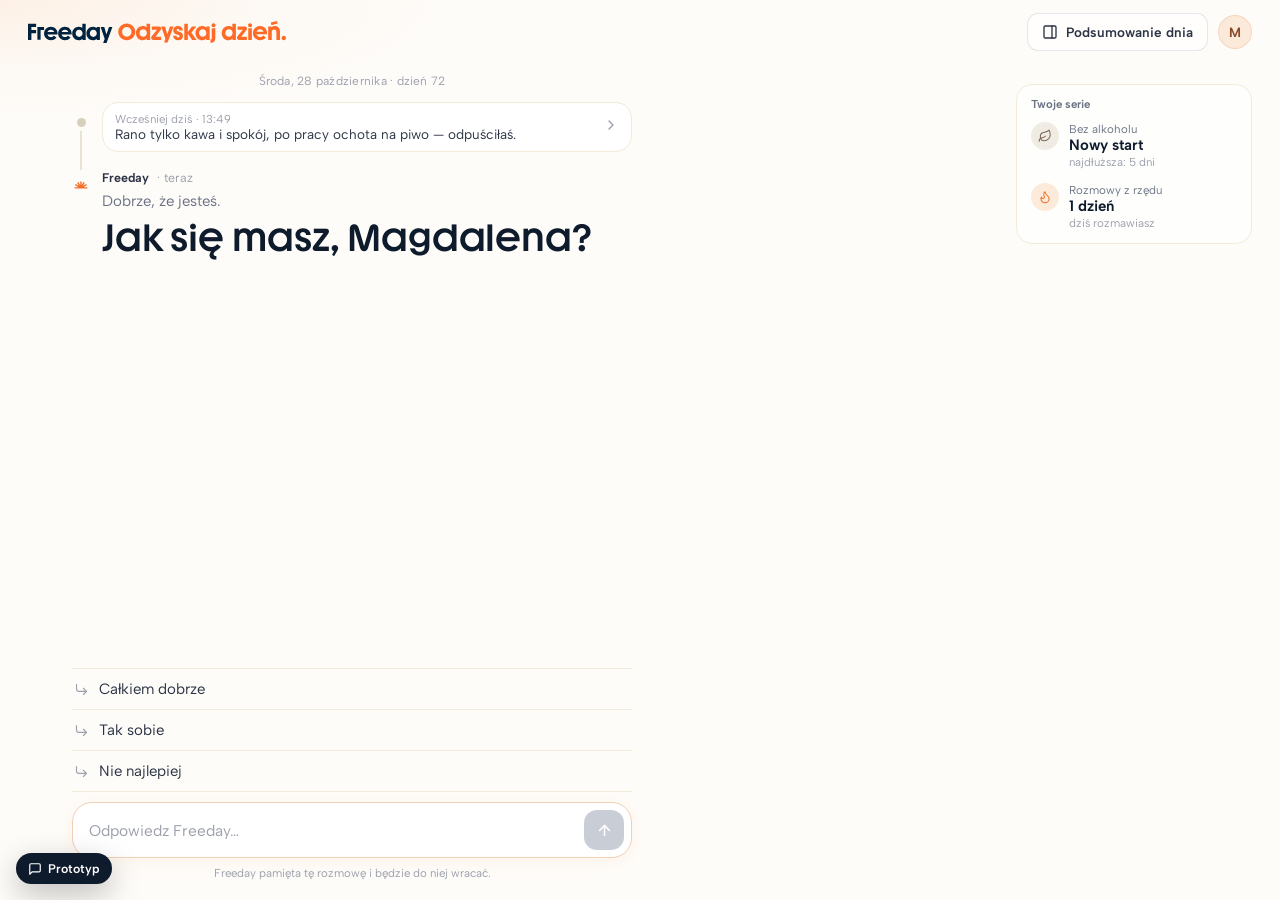
==== v2.html @ 0d397fdb "Freeday prototype v12" ====
<!doctype html><html lang="pl"><head>
<meta name="robots" content="noindex"><meta charset="utf-8"><meta name="viewport" content="width=device-width,initial-scale=1,viewport-fit=cover"><meta name="theme-color" content="#FEFCF9"><title>Freeday · powitanie v2</title><link rel="icon" href="data:,"><link rel="stylesheet" href="v2.css?v=12"></head>
<body><div id="app"></div><script src="icons.js?v=10b"></script><script src="v2.js?v=12"></script></body></html>
---- v2.css ----
@font-face{font-family:Youth;src:url(assets/Youth-Medium.otf);font-weight:500}
@font-face{font-family:Youth;src:url(assets/Youth-Bold.otf);font-weight:700}
@font-face{font-family:Albert;src:url(assets/AlbertSans.ttf);font-weight:300 800}
:root{--bg:#FEFCF9;--bg-deep:#F7F3EC;--surface:#fff;--surface-2:#FBF8F1;--line:#EBE3D1;--line-soft:#F2EBD9;--ink:#0E1B2D;--ink-2:#2B3344;--ink-mute:#6B7384;--ink-soft:#9CA0AB;--orange:#F26F2A;--orange-soft:#FBD7B8;--orange-tint:#FCEADA;--free-bg:#E8F6E5;--free-text:#486E3C;--neutral-text:#7A6858;--neutral-bg:#F1ECE3;--sleep:#324D84;--sleep-bg:#EAEDF3;--emo-bg:#FCF4DF;--crave-bg:#FBEBE4;--warm:radial-gradient(120% 140% at 0% 0%,#FCE6D3 0%,#FAEFE4 38%,rgba(254,252,249,0) 78%)}
*{box-sizing:border-box;margin:0;padding:0}
html,body{height:100%}
body{background:var(--bg);font-family:Albert,system-ui,sans-serif;color:var(--ink);-webkit-font-smoothing:antialiased;overflow:hidden}
button{font:inherit;color:inherit;background:none;border:0;cursor:pointer;text-align:inherit}
input{font:inherit;color:inherit;border:0;outline:0;background:transparent}
.sign{display:block;height:auto}
/* --- data: flat, non-interactive --- */
.stat{display:inline-flex;align-items:center;gap:6px;border-radius:999px;padding:5px 11px;font-size:13.5px;white-space:nowrap;cursor:default;user-select:none}
.stat b{font-weight:650}
.s-fresh{background:var(--neutral-bg);color:var(--neutral-text)}
.s-free{background:var(--free-bg);color:var(--free-text)}
.s-act{background:var(--orange-tint);color:var(--ink-2)}.s-act svg{color:var(--orange)}
.tiles{display:grid;grid-template-columns:1fr 1fr;gap:8px}
.tile{border-radius:16px;padding:11px 12px;background:var(--neutral-bg)}
.tile.o{background:var(--orange-tint)}
.tile .h{display:flex;align-items:center;gap:6px;font-size:12px;color:var(--ink-mute)}
.tile b{display:block;font-family:Youth;font-weight:500;font-size:20px;margin-top:4px;color:var(--ink)}
.tile.f b{color:var(--neutral-text)}
.tile small{font-size:11.5px;color:var(--ink-mute)}
.nums{display:flex;gap:14px;flex-wrap:wrap;font-size:12.5px;color:var(--ink-mute)}.nums b{color:var(--ink-2);font-weight:650}
.chips{display:flex;flex-wrap:wrap;gap:6px;margin-top:10px}
.chip{display:inline-flex;align-items:center;gap:5px;border-radius:999px;padding:4px 9px;font-size:12px;white-space:nowrap}
.c-drink{background:var(--free-bg);color:var(--free-text)}.c-crave{background:var(--crave-bg);color:#9a3a10}.c-emo{background:var(--emo-bg);color:#7d5c06}.c-sleep{background:var(--sleep-bg);color:var(--sleep)}
/* --- conversation --- */
.thread{display:flex;flex-direction:column}
.ti{display:grid;grid-template-columns:18px minmax(0,1fr);column-gap:12px}
.rail{display:flex;flex-direction:column;align-items:center;padding-top:16px}
.rail .dot{width:9px;height:9px;border-radius:50%;background:#D9CFBD;flex:none}
.rail .ln{flex:1;width:1.5px;background:var(--line);margin-top:4px;min-height:14px}
.ti.now .rail{padding-top:6px}
.ti.now .rail .dot{width:18px;height:18px;background:none;display:flex;align-items:center;justify-content:center}
.earlier{display:flex;align-items:center;gap:10px;width:100%;background:#fff;border:1px solid var(--line-soft);border-radius:16px;padding:9px 12px;margin-bottom:18px;transition:border-color .15s}
.earlier:hover{border-color:var(--line)}
.earlier .t{flex:1;min-width:0}
.earlier .k{font-size:11.5px;color:var(--ink-soft);display:block;letter-spacing:.01em}
.earlier .s{font-size:13.5px;color:var(--ink-2);display:block;white-space:nowrap;overflow:hidden;text-overflow:ellipsis}
.earlier .go{color:var(--ink-soft);flex:none}
.who{display:flex;align-items:center;gap:8px;font-size:12.5px;color:var(--ink-soft);margin-bottom:6px}
.who b{color:var(--ink-2);font-weight:650}
.intro{font-size:15px;line-height:1.45;color:var(--ink-mute);margin-bottom:4px}
.q{font-family:Youth;font-weight:500;line-height:1.12;letter-spacing:-.005em;color:var(--ink)}
.presets{margin-top:16px;border-top:1px solid var(--line-soft)}
.preset{display:flex;align-items:center;gap:10px;width:100%;padding:11px 2px;border-bottom:1px solid var(--line-soft);font-size:15px;color:var(--ink-2)}
.preset svg{color:var(--ink-soft);flex:none}
.preset:hover{color:var(--ink)}.preset:hover svg{color:var(--orange)}
.composer{display:flex;align-items:center;gap:10px;background:#fff;border:1.5px solid #F3CFB4;border-radius:20px;padding:7px 7px 7px 16px;min-height:54px;box-shadow:0 4px 18px rgba(242,111,42,.07)}
.composer:focus-within{border-color:#F2A07A}
.composer input{flex:1;font-size:15.5px;min-width:0}
.composer input::placeholder{color:var(--ink-soft)}
.send{width:40px;height:40px;border-radius:13px;background:#C9CED6;color:#fff;display:flex;align-items:center;justify-content:center;flex:none;transition:background .15s}
.send.on{background:var(--orange)}
.msgs{display:flex;flex-direction:column;gap:14px;margin-top:18px}
.bu{align-self:flex-end;max-width:82%;background:#FDF3E8;border-radius:14px;padding:10px 14px;font-size:15px;line-height:1.42}
.ba{font-size:15px;line-height:1.5;max-width:94%}
.ba.typing{color:var(--ink-soft)}
.fadein{animation:fi .22s ease}@keyframes fi{from{opacity:0;transform:translateY(4px)}}
/* --- previous conversation view --- */
.sumhead{position:sticky;top:0;z-index:4;background:var(--bg);padding:10px 0 12px}
.sumbox{background:var(--bg-deep);border-radius:18px;padding:12px 14px}
.sumbox .top{display:flex;align-items:center;justify-content:space-between;gap:8px}
.sumbox .lab{font-size:11px;font-weight:650;color:var(--ink-mute);text-transform:uppercase;letter-spacing:.08em}
.sumbox .tg{font-size:12.5px;color:var(--ink-mute);display:flex;align-items:center;gap:3px}
.sumbox p{font-size:14.5px;line-height:1.45;margin-top:6px}
.sumbox.min p{white-space:nowrap;overflow:hidden;text-overflow:ellipsis}
.tr{display:flex;flex-direction:column;gap:14px;padding:6px 0 20px}
/* --- grouped rows (B) --- */
.group{background:#fff;border:1px solid var(--line);border-radius:18px;overflow:hidden}
.row{display:flex;align-items:center;gap:12px;padding:11px 14px;width:100%}
.row+.row{border-top:1px solid var(--line-soft)}
button.row:hover{background:var(--surface-2)}
.row.sel{background:var(--surface-2);box-shadow:inset 3px 0 0 var(--orange)}
.ricon{width:34px;height:34px;border-radius:11px;display:flex;align-items:center;justify-content:center;flex:none;background:var(--bg-deep);color:var(--ink-2)}
.rtxt{flex:1;min-width:0}.rtxt b{display:block;font-size:14px;font-weight:600}.rtxt span{display:block;font-size:12.5px;color:var(--ink-mute);margin-top:1px}
.rtxt .cl{display:-webkit-box;-webkit-line-clamp:2;-webkit-box-orient:vertical;overflow:hidden}
.rval{font-size:13.5px;font-weight:600;color:var(--ink-2);display:flex;align-items:center;gap:4px}
.gh{display:flex;align-items:baseline;justify-content:space-between;font-size:12.5px;font-weight:650;color:var(--ink-mute);margin:0 2px 8px}
.gh button{font-weight:500;font-size:12.5px;color:var(--ink-mute)}.gh button:hover{color:var(--ink)}
.week{display:grid;grid-template-columns:repeat(7,1fr);gap:4px;text-align:center}
.week button{border-radius:11px;padding:6px 0 7px;font-size:13px;border:1.5px solid transparent;text-align:center;position:relative}
.week button:hover{background:var(--bg-deep)}
.week small{display:block;font-size:10px;color:var(--ink-soft);letter-spacing:.04em}
.week .has{font-weight:700}
.week .has:after{content:"";position:absolute;left:50%;bottom:2px;width:4px;height:4px;margin-left:-2px;border-radius:50%;background:var(--orange)}
.week .sel{border-color:#F2A07A;background:#fff}
.grid7{display:grid;grid-template-columns:repeat(7,1fr);text-align:center;font-size:13px;row-gap:2px}
.grid7 .dh{font-size:10px;color:var(--ink-soft);letter-spacing:.04em;padding:2px 0 4px}
.grid7 button{height:34px;display:flex;align-items:center;justify-content:center;border-radius:10px;margin:0 2px;border:1.5px solid transparent;position:relative}
.grid7 button:hover{background:var(--bg-deep)}
.grid7 .has{font-weight:700}.grid7 .has:after{content:"";position:absolute;left:50%;bottom:3px;width:4px;height:4px;margin-left:-2px;border-radius:50%;background:var(--orange)}
.grid7 .sel{border-color:#F2A07A;background:#fff}.grid7 .fut{color:var(--ink-soft)}
.card{background:#fff;border:1px solid var(--line);border-radius:18px;padding:14px}
.calh{display:flex;align-items:center;justify-content:space-between;font-weight:650;font-size:14px;margin-bottom:8px}
.calh button{font-weight:500;font-size:12.5px;color:var(--ink-mute);display:flex;align-items:center;gap:3px}.calh button:hover{color:var(--ink)}
.dmeta{display:flex;align-items:center;gap:8px;margin-bottom:8px;flex-wrap:wrap}
.dmeta .dt{font-size:11.5px;letter-spacing:.06em;color:var(--ink-soft);text-transform:uppercase}
.badge{background:var(--free-bg);color:var(--free-text);border-radius:999px;padding:3px 9px;font-size:12px;font-weight:600}
.dtitle{font-size:19px;font-weight:700;line-height:1.25;margin-bottom:6px}
.dbody{font-size:14px;line-height:1.55;color:var(--ink-2)}
.mets{display:grid;grid-template-columns:repeat(3,1fr);gap:8px;margin-top:12px}
.met{border-radius:14px;padding:10px 12px}.met small{font-size:10.5px;letter-spacing:.08em;text-transform:uppercase}.met b{display:block;font-size:15px;margin-top:3px}
.empty{border:1.5px dashed var(--line);border-radius:18px;padding:22px 18px;text-align:center;color:var(--ink-mute);font-size:14px}
.stack{display:flex;flex-direction:column;gap:14px}
.iconbtn{width:34px;height:34px;border-radius:11px;display:inline-flex;align-items:center;justify-content:center;color:var(--ink-2);border:1px solid var(--line);background:#fff}
.iconbtn:hover{border-color:#E2D3B5}
.iconbtn.on{background:var(--ink);color:#fff;border-color:var(--ink)}
.avatar{width:34px;height:34px;border-radius:50%;background:#FBE9DA;color:#8A4B23;box-shadow:inset 0 0 0 1px rgba(226,150,100,.22);display:flex;align-items:center;justify-content:center;font-weight:650;font-size:13.5px;flex:none;transition:background .15s,box-shadow .15s}
button.avatar:hover,button.avatar[aria-expanded=true]{background:#F9E0CB;box-shadow:inset 0 0 0 1px rgba(226,150,100,.38)}
button.avatar:focus-visible{outline:2px solid var(--orange-soft);outline-offset:2px}
.avatar.sm{width:28px;height:28px;font-size:12px}
/* --- menu konta (v6) --- */
.acct{position:fixed;z-index:60;min-width:220px;background:#fff;border:1px solid var(--line-soft);border-radius:14px;box-shadow:0 10px 30px rgba(14,27,45,.08),0 2px 6px rgba(14,27,45,.04);padding:6px;animation:acctIn .14s ease-out}
.acct.m{min-width:236px}
@keyframes acctIn{from{opacity:0;transform:translateY(-4px)}to{opacity:1;transform:none}}
.acct-h{display:flex;align-items:center;gap:10px;padding:8px 10px 10px;border-bottom:1px solid var(--line-soft);margin-bottom:4px}
.acct-h b{font-weight:650;font-size:14px;color:var(--ink)}
.acct [role=menuitem]{display:flex;align-items:center;gap:10px;width:100%;padding:10px;border-radius:9px;font-size:14.5px;color:var(--ink-2);text-align:left}
.acct.m [role=menuitem]{padding:12px 10px;font-size:15px}
.acct [role=menuitem] svg{color:var(--ink-soft);flex:none}
.acct [role=menuitem]:hover,.acct [role=menuitem]:focus-visible{background:var(--surface-2);outline:none;color:var(--ink)}
.acct-sep{height:1px;background:var(--line-soft);margin:4px 2px}
.toast{position:fixed;left:50%;bottom:28px;transform:translate(-50%,8px);background:var(--ink);color:#fff;font-size:13.5px;padding:9px 14px;border-radius:10px;opacity:0;pointer-events:none;transition:opacity .18s,transform .18s;z-index:70}
.toast.on{opacity:1;transform:translate(-50%,0)}
/* --- mobile --- */
body.framed{background:#E9E3D8;display:flex;align-items:center;justify-content:center}
.phone{position:relative;width:390px;height:844px;background:var(--bg);overflow:hidden;display:flex;flex-direction:column}
body.framed .phone{border-radius:46px;box-shadow:0 0 0 10px #0E1B2D,0 30px 80px rgba(14,27,45,.35)}
body.native .phone{width:100vw;height:100vh;height:100dvh}
.status{height:44px;flex:none;display:flex;align-items:center;justify-content:space-between;padding:0 30px;font-weight:600;font-size:15px;position:relative;z-index:2}
.status i{display:block;width:22px;height:11px;border-radius:3px;background:var(--ink)}
body.native .status{display:none}
.wash{position:absolute;left:0;right:0;top:0;height:300px;background:var(--warm);pointer-events:none}
.mtop{position:relative;z-index:2;flex:none;padding:4px 20px 10px}
.mtop .bar{display:flex;align-items:center;justify-content:space-between;height:40px}
.mtop .bar img{height:19px}
.mtop .data{display:flex;align-items:center;gap:6px;margin-top:8px}
.mtop .more{margin-left:auto}
.reveal{margin-top:10px;animation:fi .2s}
.reveal .nums{margin-top:10px}
.reveal .lk{display:flex;align-items:center;gap:4px;font-size:13px;color:var(--ink-mute);margin-top:10px}
.mscroll{position:relative;z-index:1;flex:1;min-height:0;overflow-y:auto;overflow-x:hidden;scrollbar-width:none;display:flex;flex-direction:column}
.mscroll>.inner{margin-top:auto;padding:8px 20px 10px}
.mbottom{flex:none;padding:6px 20px 12px;background:var(--bg);position:relative;z-index:2}
.nav{flex:none;height:70px;padding-bottom:14px;border-top:1px solid var(--line);background:#fff;display:flex;position:relative;z-index:2}
body.native .nav{height:calc(58px + env(safe-area-inset-bottom));padding-bottom:env(safe-area-inset-bottom)}
.nav button{flex:1;display:flex;flex-direction:column;align-items:center;justify-content:center;gap:4px;font-size:11px;font-weight:600;color:var(--ink-soft);position:relative;text-align:center}
.nav button.on{color:var(--orange)}.nav button.on:before{content:"";position:absolute;top:0;width:36px;height:2.5px;border-radius:2px;background:var(--orange)}
.push{position:absolute;inset:0;z-index:20;background:var(--bg);display:flex;flex-direction:column;animation:sl .25s cubic-bezier(.2,.8,.2,1)}
@keyframes sl{from{transform:translateX(100%)}}
.push-head{display:flex;align-items:center;gap:6px;padding:4px 12px 6px;flex:none}
.push-head .t b{display:block;font-size:16px;font-weight:650}.push-head .t span{font-size:12.5px;color:var(--ink-mute)}
.back{width:40px;height:40px;display:flex;align-items:center;justify-content:center;border-radius:50%}
.back:hover{background:var(--bg-deep)}
.push-body{flex:1;overflow-y:auto;padding:0 20px}
.cta{height:50px;border-radius:14px;background:var(--ink);color:#fff;display:flex;align-items:center;justify-content:center;gap:8px;font-weight:600;font-size:15px;width:100%;text-align:center}
/* --- desktop --- */
.d-root{display:flex;flex-direction:column;height:100vh;width:100vw;position:relative}
.d-root .wash{height:340px;background:radial-gradient(60% 120% at 0% 0%,#FCE6D3 0%,#FAEFE4 35%,rgba(254,252,249,0) 75%)}
.topbar{position:relative;z-index:3;height:64px;flex:none;display:flex;align-items:center;justify-content:space-between;padding:0 28px}
.topbar img{height:22px;display:block}
.topbar .r{display:flex;align-items:center;gap:10px}
.toggle{display:flex;align-items:center;gap:8px;height:38px;padding:0 14px;border-radius:11px;font-size:13.5px;font-weight:600;color:var(--ink-2);background:rgba(255,255,255,.7);border:1px solid rgba(10,35,60,.1)}
.toggle:hover{background:#fff}
.toggle.on{background:var(--ink);color:#fff;border-color:var(--ink)}
.d-body{position:relative;z-index:2;flex:1;min-height:0;display:flex}
.d-chat{flex:1;min-width:0;display:flex;flex-direction:column}
/* v8: czat ma stałą szerokość (72 + 560), panel zajmuje całą resztę do marginesu strony */
.d-root .d-chat{flex:none;width:632px}
.d-side{flex:1;min-width:0;margin:0 28px 20px 40px;overflow-y:auto;padding:20px 24px 28px;border-radius:22px;background:transparent;transition:background-color .25s;container-type:inline-size}
.d-side.open{background:rgba(247,243,236,.6);padding:20px 24px 28px}
.d-side.fade>*{animation:sideFade .22s ease-out}
@keyframes sideFade{from{opacity:0}to{opacity:1}}
.pclosed{max-width:360px}
.pgrid{display:flex;flex-direction:column;gap:14px}
.pgrid .card{max-width:68ch}
.d-side .dtitle{font-size:17px;line-height:1.3}
@container (min-width:720px){
  .pgrid{display:grid;grid-template-columns:minmax(300px,360px) minmax(0,1fr);gap:28px;align-items:start}
  .pgrid .pb{padding-top:52px}
}
/* v7: rozwinięte = ta sama kolumna (bez poszerzania, bez separatora), tylko inna treść, przewijana w środku */
.d-side.open{padding-bottom:32px}
.dseg{display:flex;gap:2px;padding:3px;border-radius:11px;background:var(--bg-deep);align-self:flex-start}
.dseg button{height:30px;padding:0 14px;border-radius:9px;font-size:13px;font-weight:600;color:var(--ink-mute)}
.dseg button.on{background:#fff;color:var(--ink);box-shadow:0 1px 2px rgba(14,27,45,.06)}
.d-scroll{flex:1;min-height:0;overflow-y:auto}
.d-col{max-width:640px;margin:0 auto;padding:0 40px}
/* v7: kolumna czatu przy lewej krawędzi, stała pozycja niezależnie od panelu */
.d-chat .d-col{width:560px;max-width:none;margin:0 0 0 72px;padding:0;flex:none}
.d-center{min-height:100%;display:flex;flex-direction:column;justify-content:center;padding-bottom:40px}
.d-foot{flex:none;padding:8px 0 20px}
.d-foot .d-col{position:relative}
.note{text-align:center;font-size:11.5px;color:var(--ink-soft);margin-top:8px}
.backlink{display:inline-flex;align-items:center;gap:4px;font-size:13.5px;color:var(--ink-mute)}
.backlink:hover{color:var(--ink)}
/* --- switcher --- */
.sw{position:fixed;z-index:100;left:16px;bottom:16px;background:#0E1B2D;color:#fff;border-radius:16px;padding:10px;box-shadow:0 10px 30px rgba(0,0,0,.25);font-size:12.5px;display:flex;flex-direction:column;gap:8px;max-width:calc(100vw - 32px)}
.sw.closed{padding:0}
.sw .r{display:flex;align-items:center;gap:6px;flex-wrap:wrap}
.sw .r>span{color:#9CA0AB;width:66px}
.sw .sg{display:inline-flex;background:rgba(255,255,255,.1);border-radius:9px;padding:2px}
.sw .sg button{padding:5px 10px;border-radius:7px;color:#cfd3da;font-weight:600}
.sw .sg button.on{background:#fff;color:#0E1B2D}
.sw select{background:rgba(255,255,255,.1);color:#fff;border:0;border-radius:8px;padding:6px 8px;font:inherit}
.sw select option{color:#000}
.sw .tgl{padding:8px 12px;font-weight:600;display:flex;align-items:center;gap:6px}
.sw a{color:#F9B48C}
body.native .sw{left:auto;right:8px;top:auto;bottom:150px}
body.native .sw.closed{opacity:.85}
body.native .sw.closed .tgl{padding:6px 9px;font-size:11.5px}
.clean .sw{display:none}
.dis{opacity:.4;pointer-events:none}

.mscroll>.inner.top{margin-top:0;padding-top:4px}
.hist{display:inline-flex;align-items:center;gap:5px;height:32px;padding:0 10px 0 8px;border-radius:999px;border:1px solid var(--line);background:rgba(255,255,255,.8);font-size:12.5px;font-weight:600;color:var(--ink-2)}
.hist:hover{border-color:#E2D3B5;background:#fff}.hist svg{color:var(--ink-mute)}
.numbers{display:flex;justify-content:space-between;padding:12px 16px;gap:8px}.numbers b{display:block;font-size:20px;font-weight:700}.numbers span{font-size:12px;color:var(--ink-mute)}
.daydate{text-align:center;font-size:12px;color:var(--ink-soft);margin-bottom:14px;letter-spacing:.02em}
.phone .wash.low{top:auto;bottom:0;height:640px;background:radial-gradient(90% 70% at 10% 78%,#FCE6D3 0%,#FAEFE4 40%,rgba(254,252,249,0) 80%)}
.d-scroll.dflex{display:flex;flex-direction:column}
.dthread{margin-top:auto;width:100%;padding-bottom:6px}
.dthread.top{margin-top:0;padding-top:10px}
.d-foot{padding-top:4px}
.d-root .wash.low{top:auto;bottom:0;height:100%;background:radial-gradient(45% 55% at 22% 72%,#FCE6D3 0%,#FAEFE4 40%,rgba(254,252,249,0) 80%)}
.mbottom{position:relative}.d-foot .d-col{position:relative}
.tobottom{position:absolute;left:50%;top:-50px;margin-left:-20px;width:40px;height:40px;border-radius:50%;background:#fff;border:1px solid var(--line);box-shadow:0 4px 14px rgba(14,27,45,.12);display:flex;align-items:center;justify-content:center;color:var(--ink-2);opacity:0;transform:translateY(6px);pointer-events:none;transition:opacity .18s,transform .18s;z-index:5}
.tobottom.show{opacity:1;transform:none;pointer-events:auto}
.tobottom:hover{border-color:#E2D3B5}
.mbottom .presets,.d-foot .presets{margin:0 0 10px;border-top:1px solid var(--line-soft)}
.mbottom .preset{padding:10px 2px}
.mscroll>.inner.top{padding-top:10px}
/* desktop: ciepło ledwo wyczuwalne, tylko w pasie górnego paska */
.d-root .wash{height:150px;background:radial-gradient(45% 100% at 0% 0%,rgba(252,230,211,.5) 0%,rgba(250,239,228,.25) 45%,rgba(254,252,249,0) 85%)}

/* --- v9: panel dnia (desktop) — kompozycja zamiast rozciągniętych pasków --- */
.pv{display:flex;flex-direction:column;gap:18px}
.bento{display:grid;grid-template-columns:minmax(0,520px) 212px;gap:24px;align-items:start}
.bmain{display:flex;flex-direction:column;gap:18px;min-width:0}
.bmain .card{max-width:65ch}
.dweek-h{display:flex;align-items:baseline;gap:14px;margin:0 2px 8px;font-size:14px;font-weight:650;color:var(--ink)}
.dweek-h button{font-size:12.5px;font-weight:500;color:var(--ink-mute);display:flex;align-items:center;gap:3px}.dweek-h button:hover{color:var(--ink)}
.d-side .week{display:flex;gap:6px}
.d-side .week button{width:44px;flex:none;padding:6px 0 8px;background:rgba(255,255,255,.55)}
.d-side .week button.sel{background:#fff}
.d-side .grid7{grid-template-columns:repeat(7,44px);column-gap:6px;justify-content:start}
.d-side .grid7 button{margin:0}
.d-side .dtitle{font-size:16.5px;line-height:1.32}
.d-side .mets{gap:6px}.d-side .met{padding:9px 11px}.d-side .met b{font-size:14px}
.d-side .row{padding:10px 12px}.d-side .ricon{width:30px;height:30px;border-radius:10px}
.d-side .rtxt .cl{-webkit-line-clamp:1}
/* małe statystyki */
.dstats{background:rgba(255,255,255,.7);border:1px solid var(--line-soft);border-radius:16px;padding:12px 14px 6px}
.ds-h{font-size:11.5px;font-weight:650;color:var(--ink-mute);margin-bottom:4px}
.ds-h2{margin-top:10px;padding-top:10px;border-top:1px solid var(--line-soft)}
.ds-s{display:flex;gap:10px;align-items:flex-start;padding:7px 0}
.ds-i{width:28px;height:28px;border-radius:50%;display:flex;align-items:center;justify-content:center;flex:none}
.ds-i.f{background:var(--neutral-bg);color:var(--neutral-text)}.ds-i.o{background:var(--orange-tint);color:var(--orange)}
.ds-s .ds-l{display:block;font-size:11.5px;color:var(--ink-mute)}
.ds-s b{display:block;font-size:15px;font-weight:650;color:var(--ink);line-height:1.25}
.ds-s small{display:block;font-size:11.5px;color:var(--ink-soft)}
.ds-n{display:flex;align-items:baseline;gap:8px;padding:5px 0}
.ds-n b{font-size:15px;font-weight:650;min-width:26px;color:var(--ink)}.ds-n span{font-size:12.5px;color:var(--ink-mute)}
.pclosed{max-width:236px}
/* węższy panel (laptop 1280): statystyki jako jeden zwarty pasek nad dniem */
.bento{grid-template-columns:minmax(0,520px) 212px}
@container (max-width:660px){
  .bento{grid-template-columns:minmax(0,520px)}
  .bside{order:-1}
  .dstats.full{display:grid;grid-template-columns:repeat(5,auto);justify-content:space-between;column-gap:12px;align-items:start;padding:11px 16px}
  .dstats.full .ds-h,.dstats.full .ds-i,.dstats.full .ds-s small{display:none}
  .dstats.full .ds-s{padding:0}
  .dstats.full .ds-n{flex-direction:column-reverse;gap:0;padding:0}
  .dstats.full .ds-n span{font-size:11.5px;line-height:1.35}
  .dstats.full .ds-s .ds-l{line-height:1.35}
  .dstats.full .ds-n b,.dstats.full .ds-s b{font-size:15px;line-height:1.25}
  .dstats.full .ds-l,.dstats.full .ds-n span,.dstats.full b{white-space:nowrap}
  .dstats.full .ds-h2+.ds-n{border-left:1px solid var(--line-soft);padding-left:14px}
}
/* v10: zamknięty panel — karta „Twoje serie” przy prawym marginesie strony (równo z awatarem) */
.d-side:not(.open){padding-right:0}
.d-side:not(.open) .pclosed{margin-left:auto}
/* v11 — czekanie na odpowiedź (słoneczko Freeday) + pisanie na żywo + oddech pod ostatnią wiadomością: 112 px do pola wpisywania */
.ba.thinking{display:flex;align-items:center;gap:9px;min-height:22.5px;color:var(--ink-soft);font-size:14px}
.think-sun{width:21px;height:auto;flex:none;fill:var(--orange);overflow:visible;margin-top:-2px}
.think-sun .hz{transform-box:view-box;transform-origin:12px 12.75px;animation:fd-hz 2.4s infinite both}
.think-sun .sun{transform-box:view-box;transform-origin:12px 11.8px;animation:fd-sun 2.4s infinite both}
.think-sun .ray{transform-box:fill-box;transform-origin:50% 100%;animation:fd-ray 2.4s infinite both}
.think-sun .ray.r1{animation-delay:.08s}.think-sun .ray.r2{animation-delay:.16s}
/* pętla 2,4 s: 0–0,45 s horyzont · 0,35–0,95 s słońce wschodzi i rośnie · 0,85–1,35 s promienie falą od środka · ~0,5 s oddech · zachód i wygaszenie */
@keyframes fd-hz{0%{transform:scaleX(0);opacity:0;animation-timing-function:cubic-bezier(.22,.8,.3,1)}19%{transform:scaleX(1);opacity:1}80%{transform:scaleX(1);opacity:1;animation-timing-function:cubic-bezier(.5,0,.75,.4)}97%,100%{transform:scaleX(0);opacity:0}}
@keyframes fd-sun{0%,14%{transform:translateY(7.5px) scale(.55);opacity:0;animation-timing-function:cubic-bezier(.2,.75,.3,1)}20%{opacity:1}40%{transform:translateY(0) scale(1);opacity:1;animation-timing-function:ease-in-out}58%{transform:scale(1)}67%{transform:scale(1.06);animation-timing-function:ease-in-out}77%{transform:scale(1);opacity:1;animation-timing-function:cubic-bezier(.45,0,.75,.5)}93%,100%{transform:translateY(7px) scale(.75);opacity:0}}
@keyframes fd-ray{0%,35%{transform:scaleY(0);opacity:0;animation-timing-function:cubic-bezier(.2,.8,.3,1)}50%{transform:scaleY(1);opacity:1}76%{transform:scaleY(1);opacity:1;animation-timing-function:ease-in}88%,100%{transform:scaleY(.35);opacity:0}}
.ba.thinking .tt{background:linear-gradient(90deg,var(--ink-soft) 0%,var(--ink-soft) 38%,#D9D3C8 50%,var(--ink-soft) 62%,var(--ink-soft) 100%);background-size:250% 100%;-webkit-background-clip:text;background-clip:text;color:transparent;animation:fd-shimmer 2.4s linear infinite;transition:opacity .18s}
.ba.thinking .tt.swap{opacity:0}
@keyframes fd-shimmer{from{background-position:100% 0}to{background-position:-150% 0}}
.ba .w{animation:fd-word .45s ease-out both}
@keyframes fd-word{from{opacity:.35;color:var(--ink-soft)}}
.mscroll>.inner.top .msgs{padding-bottom:96px}
.dthread .msgs{padding-bottom:108px}
@media (prefers-reduced-motion:reduce){.think-sun .ray,.think-sun .sun,.think-sun .hz{animation:none;transform:none;opacity:1}.ba.thinking .tt{animation:none;background:none;color:var(--ink-soft)}.ba .w{animation:none}}
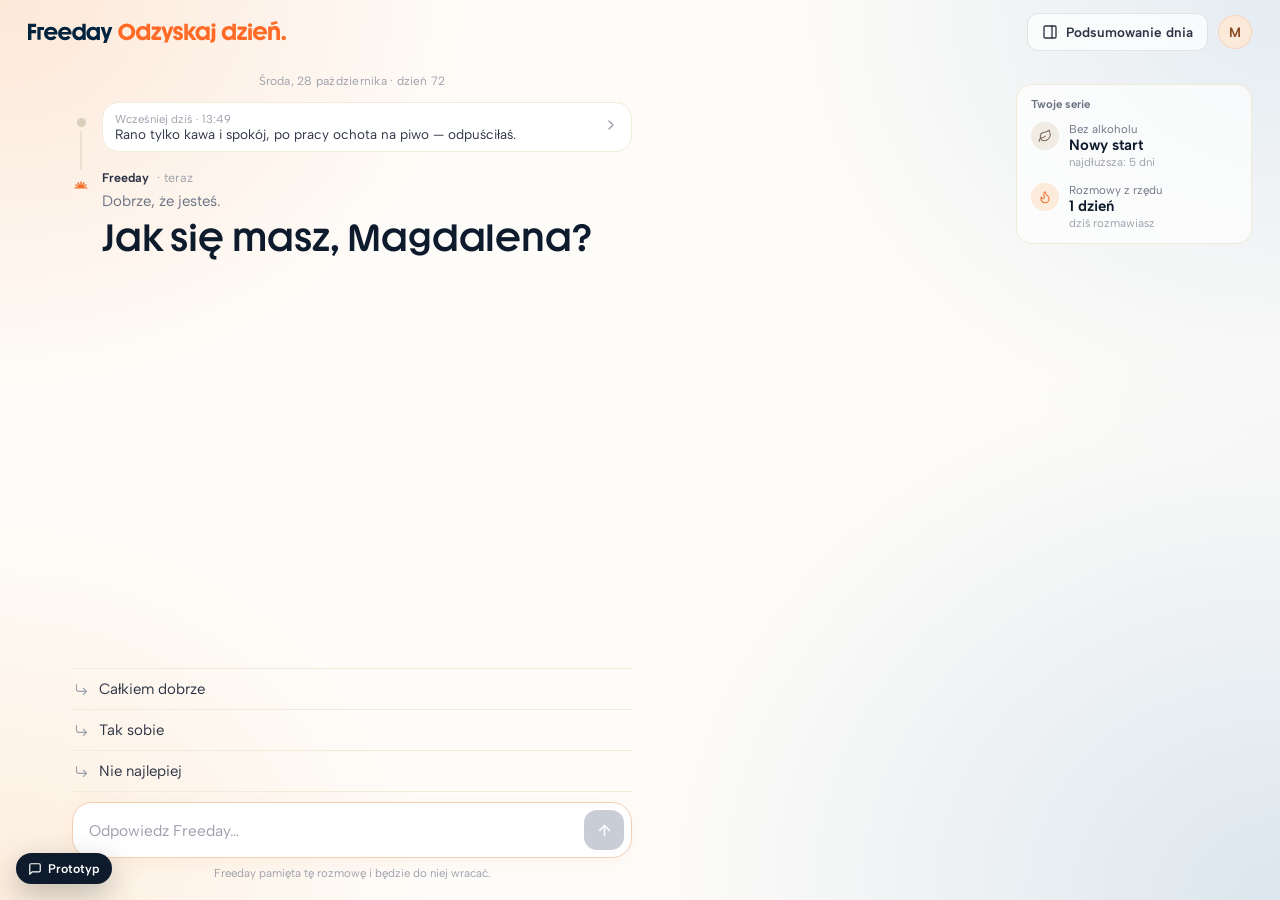
==== commit 53acb9f0: "v13: tło Aura 4b, biały panel Podsumowanie dnia" ====
--- a/v2.html
+++ b/v2.html
@@ -1,3 +1,2 @@
-<!doctype html><html lang="pl"><head>
-<meta name="robots" content="noindex"><meta charset="utf-8"><meta name="viewport" content="width=device-width,initial-scale=1,viewport-fit=cover"><meta name="theme-color" content="#FEFCF9"><title>Freeday · powitanie v2</title><link rel="icon" href="data:,"><link rel="stylesheet" href="v2.css?v=12"></head>
-<body><div id="app"></div><script src="icons.js?v=10b"></script><script src="v2.js?v=12"></script></body></html>
+<!doctype html><html lang="pl"><head><meta name="robots" content="noindex"><meta charset="utf-8"><meta name="viewport" content="width=device-width,initial-scale=1,viewport-fit=cover"><meta name="theme-color" content="#FEFCF9"><title>Freeday · powitanie v2</title><link rel="icon" href="data:,"><link rel="stylesheet" href="v2.css?v=13"></head>
+<body><div id="app"></div><script src="icons.js?v=10b"></script><script src="v2.js?v=13"></script></body></html>
--- a/v2.css
+++ b/v2.css
@@ -301,3 +301,31 @@
 .mscroll>.inner.top .msgs{padding-bottom:96px}
 .dthread .msgs{padding-bottom:108px}
 @media (prefers-reduced-motion:reduce){.think-sun .ray,.think-sun .sun,.think-sun .hz{animation:none;transform:none;opacity:1}.ba.thinking .tt{animation:none;background:none;color:var(--ink-soft)}.ba .w{animation:none}}
+
+/* ===== v13: tło 4 – Aura 4b (więcej błękitu), wbudowane na stałe ===== */
+.wash{display:none!important}
+.mbottom{background:transparent}
+.phone,.d-root{background:
+ radial-gradient(70% 34% at 0% 0%,rgba(251,212,182,.55) 0%,rgba(251,212,182,0) 100%),
+ radial-gradient(80% 36% at 100% 8%,rgba(227,235,241,.95) 0%,rgba(227,235,241,0) 100%),
+ radial-gradient(90% 40% at 100% 90%,rgba(220,230,238,.95) 0%,rgba(220,230,238,0) 100%),
+ radial-gradient(70% 30% at 0% 78%,rgba(252,220,186,.5) 0%,rgba(252,222,190,0) 100%),
+ #FEFCF9}
+.d-root{background:
+ radial-gradient(38% 45% at 0% 0%,rgba(251,212,182,.5) 0%,rgba(251,212,182,0) 100%),
+ radial-gradient(40% 52% at 100% 0%,rgba(227,235,241,.95) 0%,rgba(227,235,241,0) 100%),
+ radial-gradient(50% 62% at 100% 100%,rgba(220,230,238,1) 0%,rgba(220,230,238,0) 100%),
+ radial-gradient(34% 44% at 0% 100%,rgba(252,222,190,.45) 0%,rgba(252,222,190,0) 100%),
+ #FEFCF9}
+.bu{box-shadow:inset 0 0 0 1px rgba(226,150,100,.16)}
+
+/* ===== v13: panel „Podsumowanie dnia” na białym ===== */
+.d-side.open{background:#FFFFFF;box-shadow:inset 0 0 0 1px rgba(0,36,63,.06),0 1px 2px rgba(0,36,63,.03)}
+.d-side.open .dstats{background:#FAFBFC;border-color:rgba(0,36,63,.06)}
+.d-side.open .week button{background:#FAFBFC}
+.d-side.open .week button.sel{background:#fff}
+.d-side.open .card,.d-side.open .group{background:#FAFBFC;border-color:rgba(0,36,63,.07)}
+.d-side.open .row+.row{border-top-color:rgba(0,36,63,.06)}
+/* mobile „Twój dzień”: brak wspólnego panelu – karty same są białe, obrys w tej samej pochodnej granatu */
+.phone .card,.phone .group{background:#FFFFFF;border-color:rgba(0,36,63,.07)}
+.phone .row+.row{border-top-color:rgba(0,36,63,.06)}
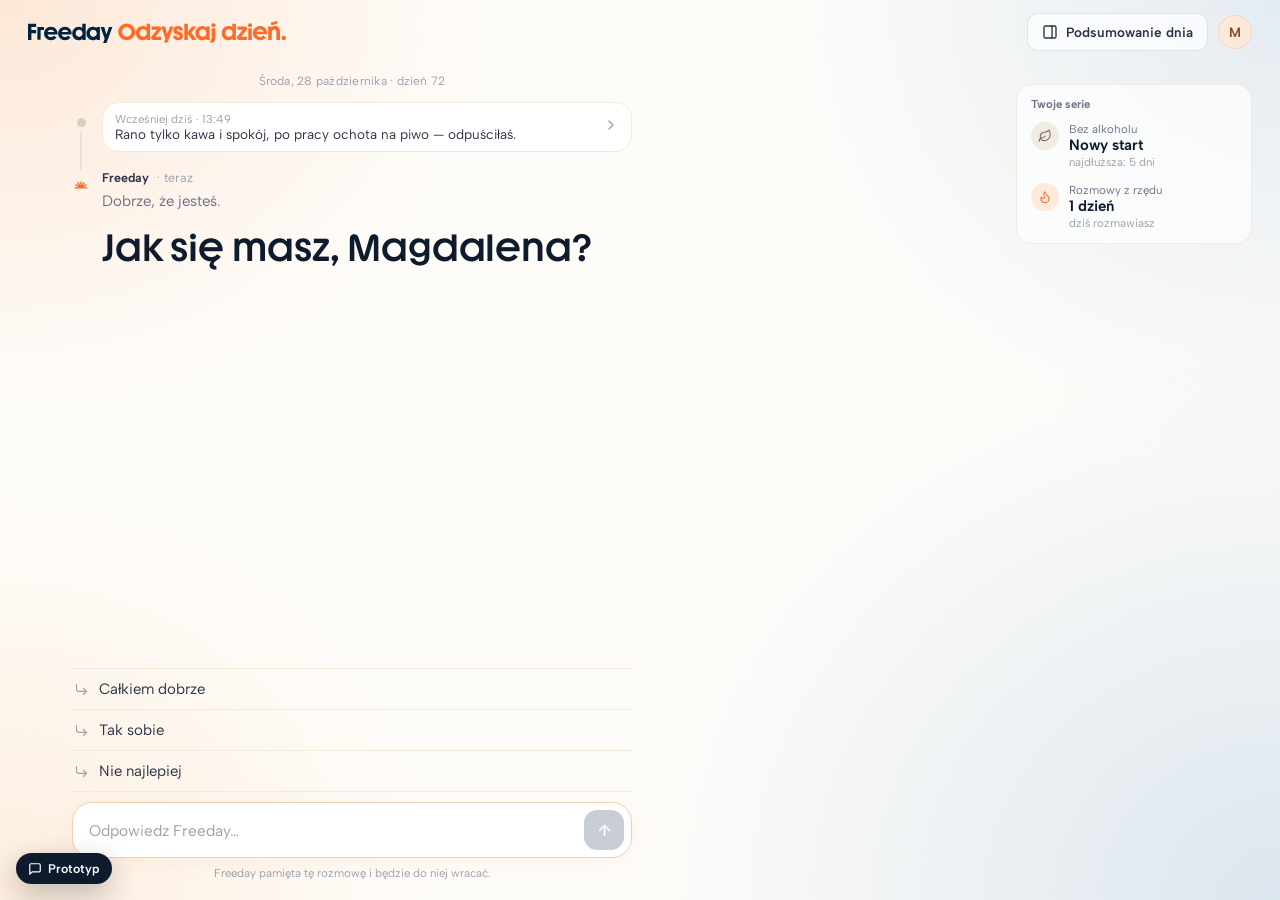
==== commit c9c8088c: "v17: pytanie agenta w osobnym wierszu" ====
--- a/v2.html
+++ b/v2.html
@@ -1,2 +1,2 @@
-<!doctype html><html lang="pl"><head><meta name="robots" content="noindex"><meta charset="utf-8"><meta name="viewport" content="width=device-width,initial-scale=1,viewport-fit=cover"><meta name="theme-color" content="#FEFCF9"><title>Freeday · powitanie v2</title><link rel="icon" href="data:,"><link rel="stylesheet" href="v2.css?v=13"></head>
-<body><div id="app"></div><script src="icons.js?v=10b"></script><script src="v2.js?v=13"></script></body></html>
+<!doctype html><html lang="pl"><head><meta name="robots" content="noindex"><meta charset="utf-8"><meta name="viewport" content="width=device-width,initial-scale=1,viewport-fit=cover"><meta name="theme-color" content="#FEFCF9"><title>Freeday · powitanie v2</title><link rel="icon" href="data:,"><link rel="stylesheet" href="v2.css?v=17"></head>
+<body><div id="app"></div><script src="icons.js?v=10b"></script><script src="v2.js?v=17"></script></body></html>
--- a/v2.css
+++ b/v2.css
@@ -42,7 +42,7 @@
 .who{display:flex;align-items:center;gap:8px;font-size:12.5px;color:var(--ink-soft);margin-bottom:6px}
 .who b{color:var(--ink-2);font-weight:650}
 .intro{font-size:15px;line-height:1.45;color:var(--ink-mute);margin-bottom:4px}
-.q{font-family:Youth;font-weight:500;line-height:1.12;letter-spacing:-.005em;color:var(--ink)}
+.q{font-family:Youth;font-weight:500;line-height:1.12;letter-spacing:-.005em;color:var(--ink);margin-top:14px}
 .presets{margin-top:16px;border-top:1px solid var(--line-soft)}
 .preset{display:flex;align-items:center;gap:10px;width:100%;padding:11px 2px;border-bottom:1px solid var(--line-soft);font-size:15px;color:var(--ink-2)}
 .preset svg{color:var(--ink-soft);flex:none}
@@ -59,8 +59,8 @@
 .ba.typing{color:var(--ink-soft)}
 .fadein{animation:fi .22s ease}@keyframes fi{from{opacity:0;transform:translateY(4px)}}
 /* --- previous conversation view --- */
-.sumhead{position:sticky;top:0;z-index:4;background:var(--bg);padding:10px 0 12px}
-.sumbox{background:var(--bg-deep);border-radius:18px;padding:12px 14px}
+.sumhead{position:sticky;top:0;z-index:4;background:transparent;padding:10px 0 12px}
+.sumbox{background:#FFFFFF;border-radius:18px;padding:12px 14px;box-shadow:inset 0 0 0 1px rgba(0,36,63,.06)}
 .sumbox .top{display:flex;align-items:center;justify-content:space-between;gap:8px}
 .sumbox .lab{font-size:11px;font-weight:650;color:var(--ink-mute);text-transform:uppercase;letter-spacing:.08em}
 .sumbox .tg{font-size:12.5px;color:var(--ink-mute);display:flex;align-items:center;gap:3px}
@@ -329,3 +329,24 @@
 /* mobile „Twój dzień”: brak wspólnego panelu – karty same są białe, obrys w tej samej pochodnej granatu */
 .phone .card,.phone .group{background:#FFFFFF;border-color:rgba(0,36,63,.07)}
 .phone .row+.row{border-top-color:rgba(0,36,63,.06)}
+
+/* v14 — karty serii i „Ty i Freeday” nad kalendarzem (spójnie z mobile) */
+.d-side .bento{grid-template-columns:minmax(0,520px)}
+.dcards{display:flex;flex-direction:column;gap:10px;max-width:520px}
+.dcard{background:#FAFBFC;border:1px solid rgba(0,36,63,.065);border-radius:16px;padding:12px 12px 12px}
+.dcard .tile{background:#fff;border:1px solid rgba(0,36,63,.06)}
+.dcard .tile.o{background:var(--orange-tint);border-color:transparent}
+.dcard .nums{margin:0 2px}
+
+/* v15 — kafelki bezpośrednio na białym panelu */
+.dcards{gap:8px}
+.dcards .tile{border:1px solid rgba(0,36,63,.06)}
+.dcards .tile.o{border-color:transparent}
+
+/* v16 — poprzednia rozmowa: wątek na aurze, W skrócie jako biała karta */
+.d-root .sumhead{background:transparent}
+.d-root .tr{background:transparent}
+
+/* v17 — pytanie agenta w osobnym wierszu */
+.ba .aq{display:block;margin-top:18px}
+.ba .abody{display:block}
